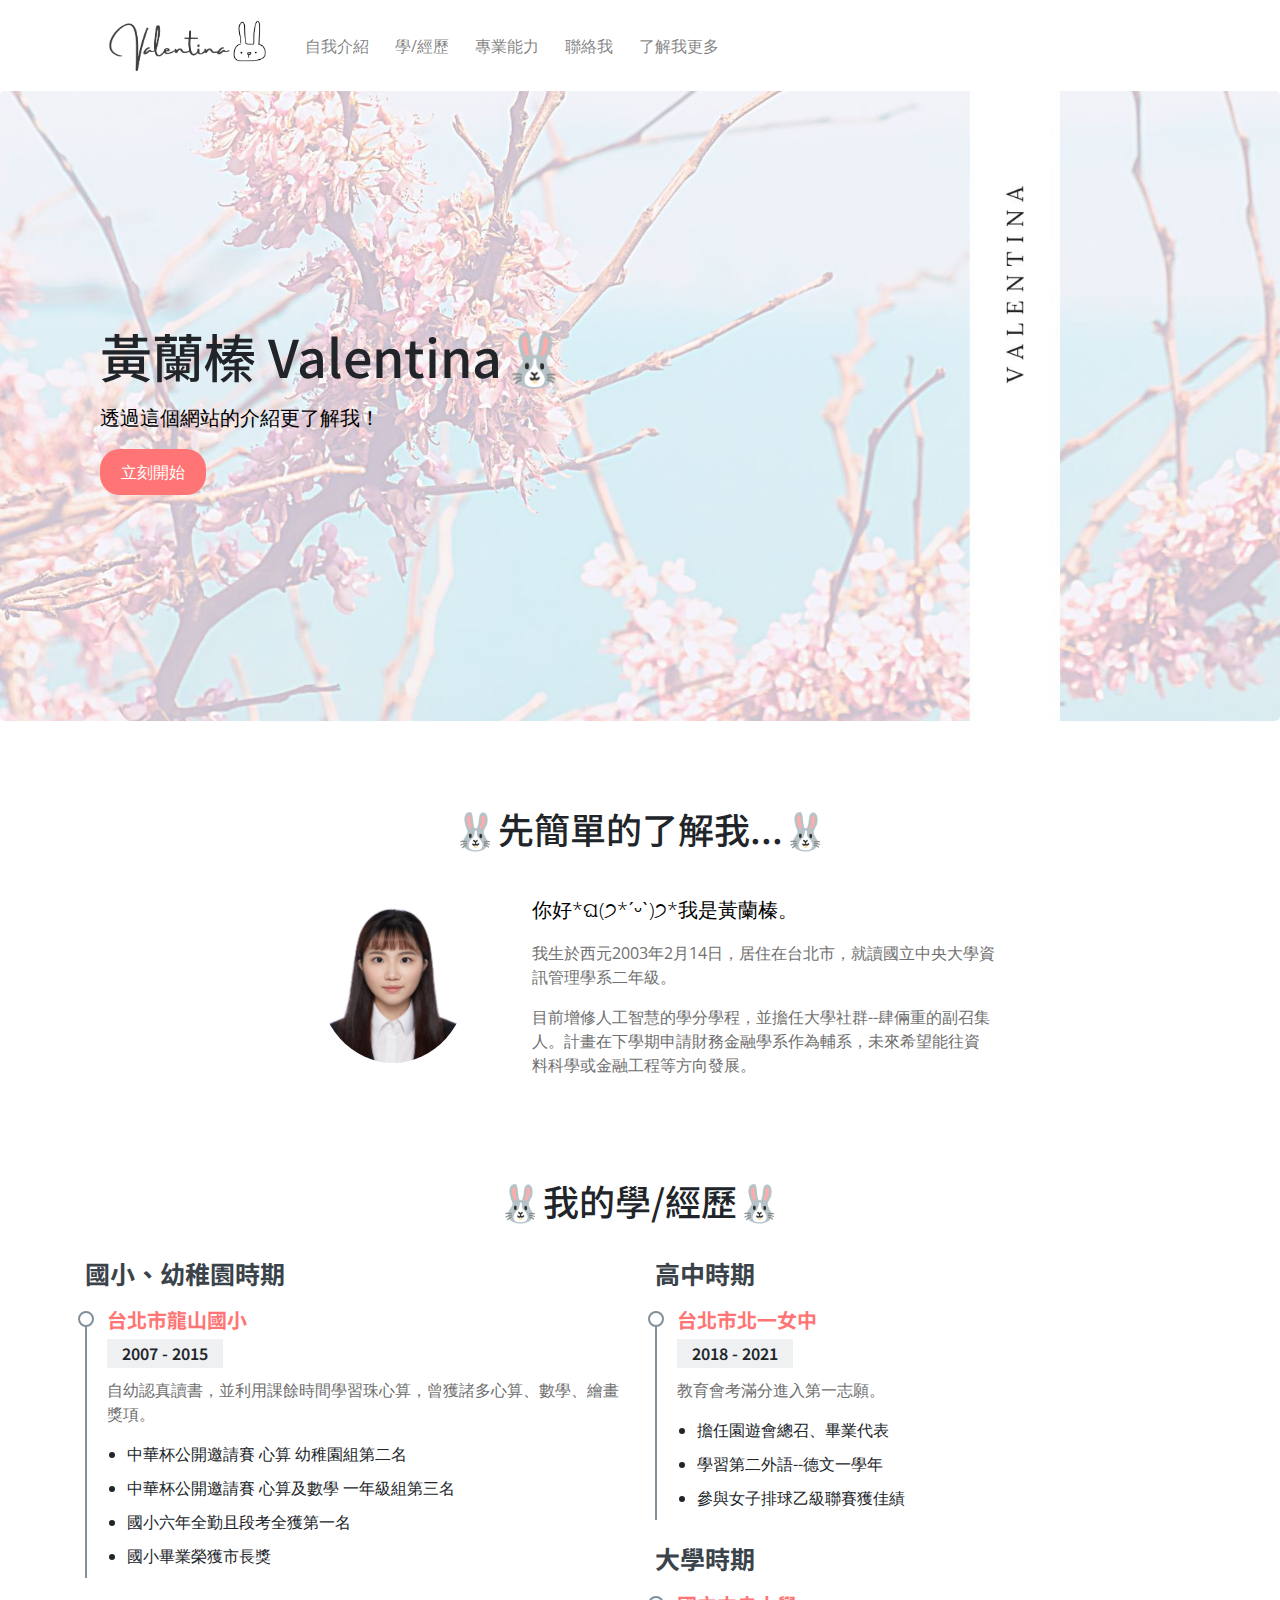
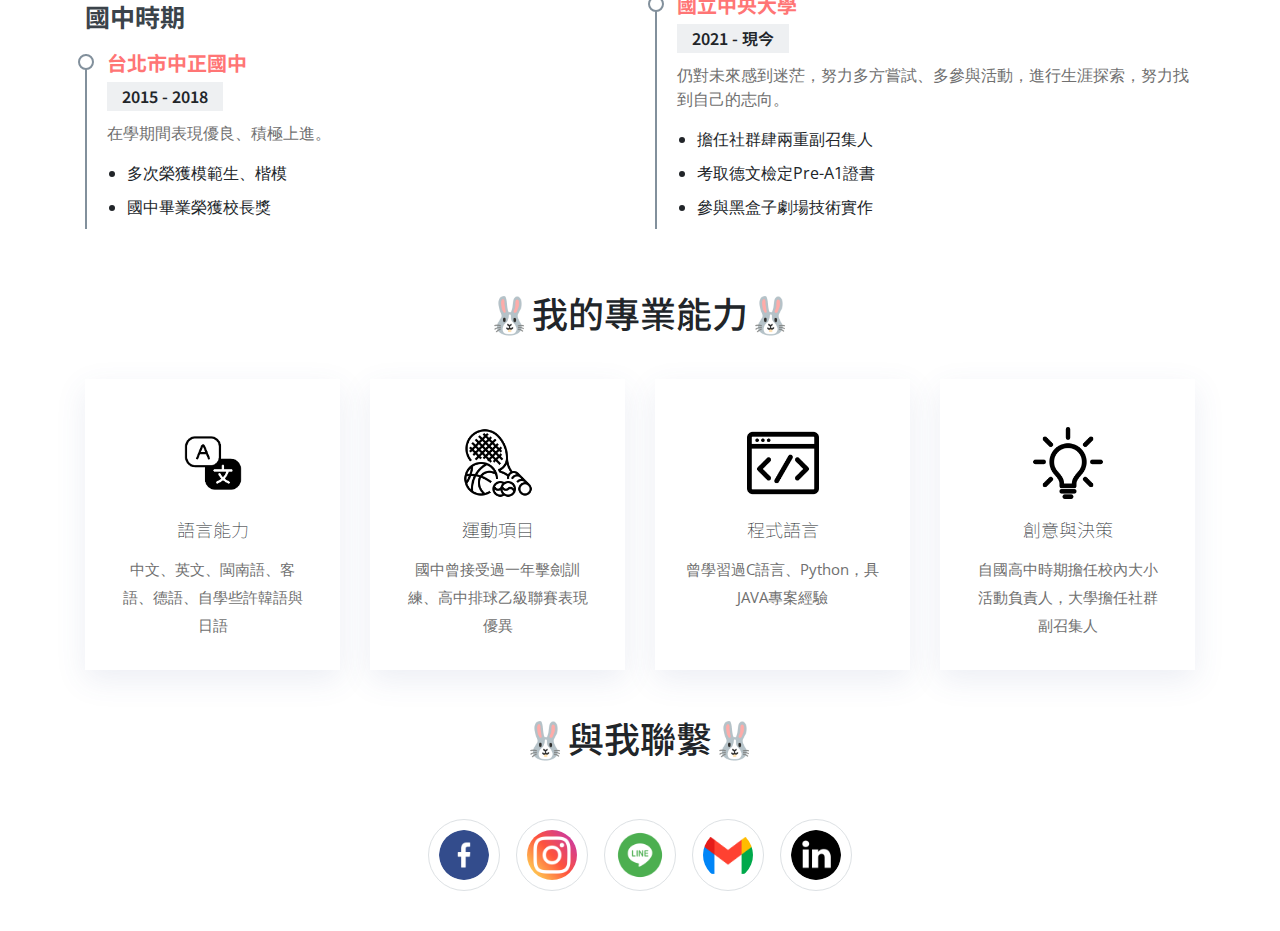
==== index.html @ 6bc0fa36 "Add files via upload" ====
<html>
  <head>
    <link rel="stylesheet" href="https://cdn.jsdelivr.net/npm/bootstrap@4.3.1/dist/css/bootstrap.min.css" integrity="sha384-ggOyR0iXCbMQv3Xipma34MD+dH/1fQ784/j6cY/iJTQUOhcWr7x9JvoRxT2MZw1T" crossorigin="anonymous">
    <link rel="preconnect" href="https://fonts.googleapis.com">
    <link rel="preconnect" href="https://fonts.gstatic.com" crossorigin>
    <link href="https://fonts.googleapis.com/css2?family=Noto+Sans+TC:wght@500&family=Open+Sans:wght@300&display=swap" rel="stylesheet">
    
    <link rel="stylesheet" href="style.css">
    <script src="https://code.jquery.com/jquery-3.3.1.slim.min.js" integrity="sha384-q8i/X+965DzO0rT7abK41JStQIAqVgRVzpbzo5smXKp4YfRvH+8abtTE1Pi6jizo" crossorigin="anonymous"></script>
    <script src="https://cdn.jsdelivr.net/npm/popper.js@1.14.7/dist/umd/popper.min.js" integrity="sha384-UO2eT0CpHqdSJQ6hJty5KVphtPhzWj9WO1clHTMGa3JDZwrnQq4sF86dIHNDz0W1" crossorigin="anonymous"></script>
    <script src="https://cdn.jsdelivr.net/npm/bootstrap@4.3.1/dist/js/bootstrap.min.js" integrity="sha384-JjSmVgyd0p3pXB1rRibZUAYoIIy6OrQ6VrjIEaFf/nJGzIxFDsf4x0xIM+B07jRM" crossorigin="anonymous"></script>

    <title>黃蘭榛的個人網站</title>
  </head>

  <body>
    
    <header>
      <div class="container">

        <nav class="navbar navbar-expand-lg navbar-light">
          <a class="navbar-brand" href="#">
            <img src="imagine/logo.jpg">
          </a>
          <button class="navbar-toggler" type="button" data-toggle="collapse" data-target="#navbarSupportedContent" aria-controls="navbarSupportedContent" aria-expanded="false" aria-label="Toggle navigation">
            <span class="navbar-toggler-icon"></span>
          </button>
        
          <div class="collapse navbar-collapse" id="navbarSupportedContent">
            <ul class="navbar-nav mr-auto">
              <li class="nav-item">
                <a class="nav-link" href="#second">自我介紹</a>
              </li>
              <li class="nav-item">
                <a class="nav-link" href="#resume">學/經歷</a>
              </li>
              <li class="nav-item">
                <a class="nav-link" href="#ability">專業能力</a>
              </li>
              <li class="nav-item">
                <a class="nav-link" href="#contact">聯絡我</a>
              </li>
              <li class="nav-item">
                <a class="nav-link" href="#knowmore">了解我更多</a>
              </li>
            </ul>
          </div>
        </nav>
      </div>
    </header>

    <section id='intro'>

      <div class = 'jumbotron'>
        <div class = 'container'>
          <div class = "col-md-12">
            <h1>黃蘭榛 Valentina🐰</h1>
            <p class = 'lead'>透過這個網站的介紹更了解我！</p>
            <a class = 'btn' href="#second">立刻開始</a>
          </div>
        </div>
      </div>
      
    </section>

    <section id="second">

      <div class="container">
        <div class="row">

        </div>
          <div class = "col-md-8 offset-md-2 text-center">
            <h3>🐰先簡單的了解我...🐰</h3>
            <div class="row">
              <div class = "col-md-4">
                <img src="imagine/myself.jpg">
              </div>
              <div class = "col-md-8 text-left">
                <p class="lead">你好*ଘ(੭*ˊᵕˋ)੭*我是黃蘭榛。</p>
                <p>我生於西元2003年2月14日，居住在台北市，就讀國立中央大學資訊管理學系二年級。</p>
                <p>目前增修人工智慧的學分學程，並擔任大學社群--肆倆重的副召集人。計畫在下學期申請財務金融學系作為輔系，未來希望能往資料科學或金融工程等方向發展。</p>
              </div>
            </div>
          </div>
      </div>

    </section>
    <section id="resume" class="resume">
      <div class="container">

        <div class = "col-md-8 offset-md-2 text-center">
          <h3>🐰我的學/經歷🐰</h3>
        </div>
        <div class="row">
          <div class="col-lg-6">
            <h3 class="resume-title">國小、幼稚園時期</h3>
            <div class="resume-item pb-0">
              <h4>台北市龍山國小</h4>
              <h5>2007 - 2015</h5>
              <p>自幼認真讀書，並利用課餘時間學習珠心算，曾獲諸多心算、數學、繪畫獎項。</p>
              <ul>
                <li>中華杯公開邀請賽 心算 幼稚園組第二名</li>
                <li>中華杯公開邀請賽 心算及數學 一年級組第三名</li>
                <li>國小六年全勤且段考全獲第一名</li>
                <li>國小畢業榮獲市長獎</li>
              </ul>
              </p>
            </div>

            <h3 class="resume-title">國中時期</h3>
            <div class="resume-item">
              <h4>台北市中正國中</h4>
              <h5>2015 - 2018</h5>
              <p>在學期間表現優良、積極上進。</p>
              <ul>
                <li>多次榮獲模範生、楷模</li>
                <li>國中畢業榮獲校長獎</li>
              </ul>
            </div>

          </div>
          <div class="col-lg-6">
            <h3 class="resume-title">高中時期</h3>
            <div class="resume-item">
              <h4>台北市北一女中</h4>
              <h5>2018 - 2021</h5>
              <p>教育會考滿分進入第一志願。</p>
              <ul>
                <li>擔任園遊會總召、畢業代表</li>
                <li>學習第二外語--德文一學年</li>
                <li>參與女子排球乙級聯賽獲佳績</li>
              </ul>
            </div>
            <h3 class="resume-title">大學時期</h3>
            <div class="resume-item">
              <h4>國立中央大學</h4>
              <h5>2021 - 現今</h5>
              <p>仍對未來感到迷茫，努力多方嘗試、多參與活動，進行生涯探索，努力找到自己的志向。</p>
              <p>
              <ul>
                <li>擔任社群肆兩重副召集人</li>
                <li>考取德文檢定Pre-A1證書</li>
                <li>參與黑盒子劇場技術實作</li>
              </ul>
              </p>
            </div>
          </div>
        </div>

      </div>
    </section>



    <section id="ability" class="ability">
      <div class="container">
        <div class = "col-md-8 offset-md-2 text-center">
          <h3>🐰我的專業能力🐰</h3>
        </div>
        <div class="row">
          <div class="col-md-6 col-lg-3 d-flex align-items-stretch mb-5 mb-lg-0">
            <div class="icon-box">
              <div class="icon">
                <img src="imagine/language.png">
              </div>
              <h4 class="title">語言能力</h4>
              <p class="description">中文、英文、閩南語、客語、德語、自學些許韓語與日語</p>
            </div>
          </div>

          <div class="col-md-6 col-lg-3 d-flex align-items-stretch mb-5 mb-lg-0">
            <div class="icon-box">
              <div class="icon">
                <img src="imagine/sport.png">
              </div>
              <h4 class="title">運動項目</h4>
              <p class="description">國中曾接受過一年擊劍訓練、高中排球乙級聯賽表現優異</p>
            </div>
          </div>

          <div class="col-md-6 col-lg-3 d-flex align-items-stretch mb-5 mb-lg-0">
            <div class="icon-box">
              <div class="icon">
                <img src="imagine/coding.png">
              </div>
              <h4 class="title">程式語言</h4>
              <p class="description">曾學習過C語言、Python，具JAVA專案經驗</p>
            </div>
          </div>

          <div class="col-md-6 col-lg-3 d-flex align-items-stretch mb-5 mb-lg-0">
            <div class="icon-box">
              <div class="icon">
                <img src="imagine/idea.png">
              </div>
              <h4 class="title">創意與決策</h4>
              <p class="description">自國高中時期擔任校內大小活動負責人，大學擔任社群副召集人</p>
            </div>
          </div>

        </div>

      </div>
    </section>

    <section id="contact" class="contact">
      <div class="container">

        <div class = "col-md-8 offset-md-2 text-center">
          <h3>🐰與我聯繫🐰</h3>
        </div>

        <div class="row">
          <div class="col-md-12">
            <div class="social-links">
              <a href="https://www.facebook.com/kelly.huang.982/" class="facebook">
                <img src="imagine/facebook.png">
              </a>
              <a href="https://www.instagram.com/valentina_1.63/" class="instagram">
                <img src="imagine/instagram.png">
              </a>
              <a href="https://line.me/ti/p/pcv8PYie6Z" class="line">
                <img src="imagine/line.png">
              </a>
              <a href="mailto:valentina@g.ncu.edu.tw" class="gmail">
                <img src="imagine/gmail.png">
              </a>
              <a href="https://www.linkedin.com/in/valentina0214" class="linkedin">
                <img src="imagine/linkedin.png">
              </a>
            </div>
          </div>
        </div>
      </div>
    </section>
    <section id='knowmore'>
  </body>
</html>
---- style.css ----
h1,h2,h3,h4,h5,h6
{
    font-family: 'Noto Sans TC', sans-serif;
}

p,a,input,label,textarea,span,ul,li
{
    font-family: 'Open Sans', sans-serif;
}

.btn 
{
    background: #FF7575;
    color: white;
    padding: 10px 20px;
    border-radius: 20px;
}
h3
{
    font-size: 36px;
    line-height: 1.5;
}
p
{
    color: #707070;
}
p.lead
{
    color: black;
}
#intro .jumbotron
{
    height:70vh;
    margin-bottom: 0px;
    background-image: url(imagine/Valentina.jpg);
    background-size: cover;

}

#intro h1
{
    font-size: 52px;
    line-height: 1.5;
}
#intro .container
{
    position: relative;
    top: 50%;
    -webkit-transform: translateY(-50%);
    -ms-transform: translateY(-50%);
    transform: translateY(-50%);
}
header nav img
{
    width: 175px;
}
header li 
{
    margin: 0 5px;
}
#second
{
    padding: 80px 0px;
}
#second h3
{
    margin-bottom: 40px;
}
section div img
{
    width: 150px;
    border-radius: 100%;
}

.resume .resume-title 
{
    font-size: 25px;
    font-weight: 700;
    margin-top: 20px;
    margin-bottom: 20px;
    color: #3b434a;
  }
  
.resume .resume-item 
{
    padding: 0 0 0px 20px;
    margin-top: -2px;
    border-left: 2px solid #82909c;
    position: relative;
  }
  
.resume .resume-item h4 
{
    line-height: 18px;
    font-size: 20px;
    font-weight: 700;
    text-transform: uppercase;
    color: #FF7575;
    margin-bottom: 10px;
  }
  
.resume .resume-item h5 
{
    font-size: 16px;
    background: #eef0f2;
    padding: 5px 15px;
    display: inline-block;
    font-weight: 600;
    margin-bottom: 10px;
}
  
.resume .resume-item ul 
{
    padding-left: 20px;
}
  
.resume .resume-item ul li 
{
    padding-bottom: 10px;
}
  
.resume .resume-item:last-child 
{
    padding-bottom: 0;
}
  
.resume .resume-item::before 
{
    content: "";
    position: absolute;
    width: 16px;
    height: 16px;
    border-radius: 50px;
    left: -9px;
    top: 0;
    background: #fff;
    border: 2px solid #82909c;
}

.ability h3
{
  margin-top: 40px ;
  margin-bottom: 40px;
}

.ability .container h4
{
  font-weight: lighter;
}

.ability .icon-box {
  padding: 30px;
  position: relative;
  overflow: hidden;
  background: #fff;
  box-shadow: 0 10px 29px 0 rgba(68, 88, 144, 0.1);
  transition: all 0.3s ease-in-out;
  text-align: center;
  border: 1px solid #fff;
}

.ability .icon img {
  margin: 0 auto 20px auto;
  padding-top: 17px;
  text-align: center;
  width: 72px;
  height: 89px;
  border-radius: 0%;
}

.ability .icon i {
  font-size: 36px;
  line-height: 1;
  color: #FF7575;
}

.ability .title {
  font-weight: 700;
  margin-bottom: 15px;
  font-size: 18px;
}

.ability .title a {
  color: #111;
  transition: 0.3s;
}

.ability .description {
  font-size: 15px;
  line-height: 28px;
  margin-bottom: 0;
}

.ability .icon-box:hover {
  border-color: #FF7575;
}

.ability .icon-box:hover .title a {
  color: #FF7575;
}




/*--------------------------------------------------------------
# Contact Me
--------------------------------------------------------------*/
.contact h3
{
  margin-top: 40px ;
  margin-bottom: 40px;
}

.contact .social-links {
  margin-top: 15px;
  margin-bottom: 40px;
  display: flex;
  justify-content: center;
}

.contact .social-links img 
{
  text-align: center;
  width: 50px;
  border-radius: 50%;
}

.contact .social-links a {
  font-size: 18px;
  display: inline-block;
  color: #687683;
  line-height: 1;
  margin: 0 8px;
  transition: 0.3s;
  padding: 10px;
  border-radius: 50px;
  border: 1px solid #dde1e4;
}


.contact .social-links a:hover {
  color: #fff;
  border-color: #FF7575;
  background: #FF7575;
}


#knowmore .jumbotron
{
    height: 50vh;
    margin-bottom: 0px;
    background-image: url(imagine/Valentina\ \(1\).jpg);
    background-size: cover;
    
}
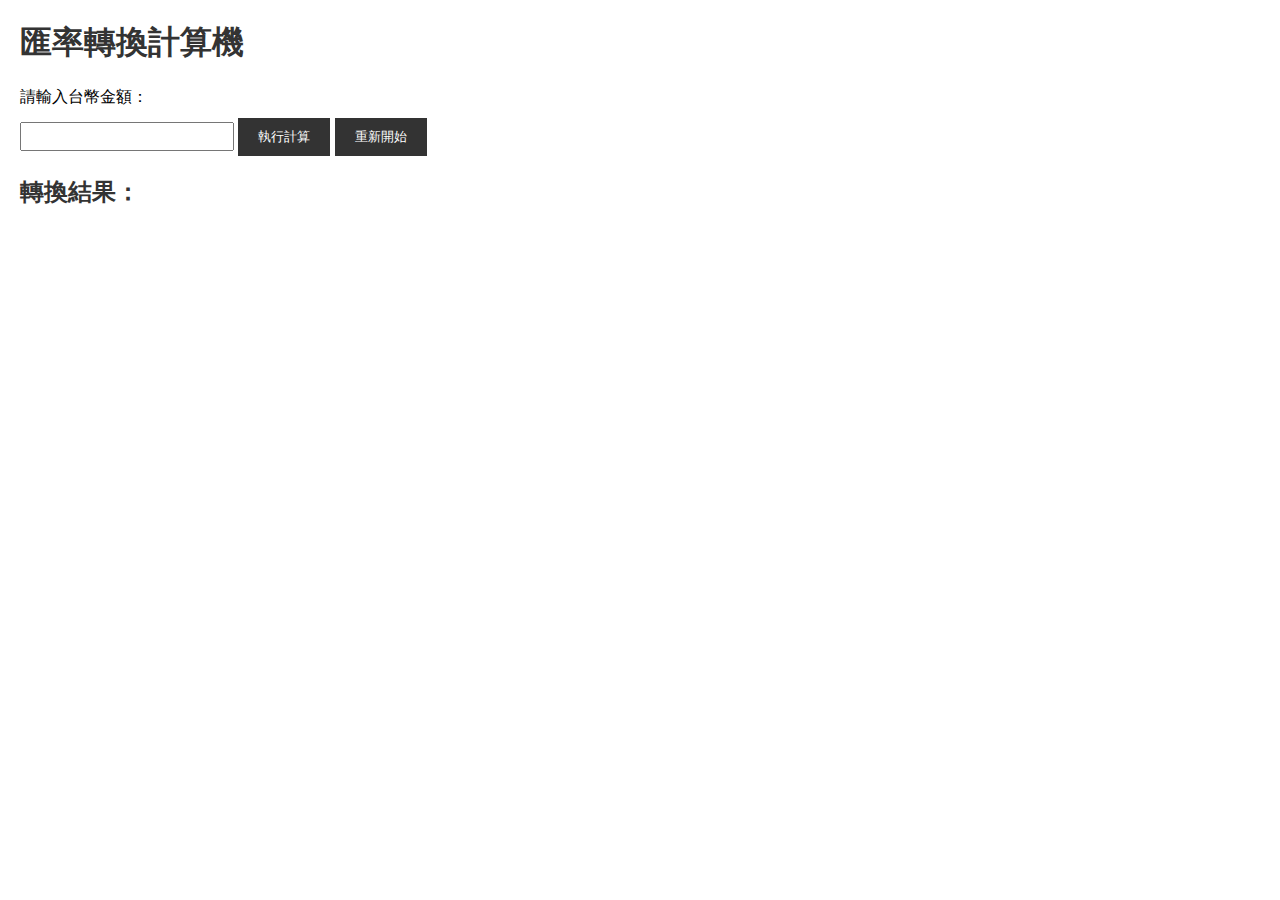
==== commit e560caa6: "Add files via upload" ====
--- a/index.html
+++ b/index.html
@@ -1,238 +1,29 @@
+<!DOCTYPE html>
 <html>
-  <head>
-    <link rel="stylesheet" href="https://cdn.jsdelivr.net/npm/bootstrap@4.3.1/dist/css/bootstrap.min.css" integrity="sha384-ggOyR0iXCbMQv3Xipma34MD+dH/1fQ784/j6cY/iJTQUOhcWr7x9JvoRxT2MZw1T" crossorigin="anonymous">
-    <link rel="preconnect" href="https://fonts.googleapis.com">
-    <link rel="preconnect" href="https://fonts.gstatic.com" crossorigin>
-    <link href="https://fonts.googleapis.com/css2?family=Noto+Sans+TC:wght@500&family=Open+Sans:wght@300&display=swap" rel="stylesheet">
-    
-    <link rel="stylesheet" href="style.css">
-    <script src="https://code.jquery.com/jquery-3.3.1.slim.min.js" integrity="sha384-q8i/X+965DzO0rT7abK41JStQIAqVgRVzpbzo5smXKp4YfRvH+8abtTE1Pi6jizo" crossorigin="anonymous"></script>
-    <script src="https://cdn.jsdelivr.net/npm/popper.js@1.14.7/dist/umd/popper.min.js" integrity="sha384-UO2eT0CpHqdSJQ6hJty5KVphtPhzWj9WO1clHTMGa3JDZwrnQq4sF86dIHNDz0W1" crossorigin="anonymous"></script>
-    <script src="https://cdn.jsdelivr.net/npm/bootstrap@4.3.1/dist/js/bootstrap.min.js" integrity="sha384-JjSmVgyd0p3pXB1rRibZUAYoIIy6OrQ6VrjIEaFf/nJGzIxFDsf4x0xIM+B07jRM" crossorigin="anonymous"></script>
+    <head>
+        <title>匯率轉換計算機</title>
+        <link rel="stylesheet" type="text/css" href="mystyle.css">
+        <script src="script.js"></script>
+    </head>
+    <body>
+        <h1>匯率轉換計算機</h1>
 
-    <title>黃蘭榛的個人網站</title>
-  </head>
+        <label for="taiwanAmount">請輸入台幣金額：</label>
+        <input type="number" id="taiwanAmount">
 
-  <body>
-    
-    <header>
-      <div class="container">
+        <button onclick="convertCurrency()">執行計算</button>
+        <button onclick="resetCalculator()">重新開始</button>
 
-        <nav class="navbar navbar-expand-lg navbar-light">
-          <a class="navbar-brand" href="#">
-            <img src="imagine/logo.jpg">
-          </a>
-          <button class="navbar-toggler" type="button" data-toggle="collapse" data-target="#navbarSupportedContent" aria-controls="navbarSupportedContent" aria-expanded="false" aria-label="Toggle navigation">
-            <span class="navbar-toggler-icon"></span>
-          </button>
-        
-          <div class="collapse navbar-collapse" id="navbarSupportedContent">
-            <ul class="navbar-nav mr-auto">
-              <li class="nav-item">
-                <a class="nav-link" href="#second">自我介紹</a>
-              </li>
-              <li class="nav-item">
-                <a class="nav-link" href="#resume">學/經歷</a>
-              </li>
-              <li class="nav-item">
-                <a class="nav-link" href="#ability">專業能力</a>
-              </li>
-              <li class="nav-item">
-                <a class="nav-link" href="#contact">聯絡我</a>
-              </li>
-              <li class="nav-item">
-                <a class="nav-link" href="#knowmore">了解我更多</a>
-              </li>
-            </ul>
-          </div>
-        </nav>
-      </div>
-    </header>
+        <h2>轉換結果：</h2>
+        <p id="usAmount"></p>
+        <p id="euroAmount"></p>
+        <p id="yenAmount"></p>
+        <p id="wonAmount"></p>
+        <p id="audAmount"></p>
 
-    <section id='intro'>
-
-      <div class = 'jumbotron'>
-        <div class = 'container'>
-          <div class = "col-md-12">
-            <h1>黃蘭榛 Valentina🐰</h1>
-            <p class = 'lead'>透過這個網站的介紹更了解我！</p>
-            <a class = 'btn' href="#second">立刻開始</a>
-          </div>
-        </div>
-      </div>
-      
-    </section>
-
-    <section id="second">
-
-      <div class="container">
-        <div class="row">
-
-        </div>
-          <div class = "col-md-8 offset-md-2 text-center">
-            <h3>🐰先簡單的了解我...🐰</h3>
-            <div class="row">
-              <div class = "col-md-4">
-                <img src="imagine/myself.jpg">
-              </div>
-              <div class = "col-md-8 text-left">
-                <p class="lead">你好*ଘ(੭*ˊᵕˋ)੭*我是黃蘭榛。</p>
-                <p>我生於西元2003年2月14日，居住在台北市，就讀國立中央大學資訊管理學系二年級。</p>
-                <p>目前增修人工智慧的學分學程，並擔任大學社群--肆倆重的副召集人。計畫在下學期申請財務金融學系作為輔系，未來希望能往資料科學或金融工程等方向發展。</p>
-              </div>
-            </div>
-          </div>
-      </div>
-
-    </section>
-    <section id="resume" class="resume">
-      <div class="container">
-
-        <div class = "col-md-8 offset-md-2 text-center">
-          <h3>🐰我的學/經歷🐰</h3>
-        </div>
-        <div class="row">
-          <div class="col-lg-6">
-            <h3 class="resume-title">國小、幼稚園時期</h3>
-            <div class="resume-item pb-0">
-              <h4>台北市龍山國小</h4>
-              <h5>2007 - 2015</h5>
-              <p>自幼認真讀書，並利用課餘時間學習珠心算，曾獲諸多心算、數學、繪畫獎項。</p>
-              <ul>
-                <li>中華杯公開邀請賽 心算 幼稚園組第二名</li>
-                <li>中華杯公開邀請賽 心算及數學 一年級組第三名</li>
-                <li>國小六年全勤且段考全獲第一名</li>
-                <li>國小畢業榮獲市長獎</li>
-              </ul>
-              </p>
-            </div>
-
-            <h3 class="resume-title">國中時期</h3>
-            <div class="resume-item">
-              <h4>台北市中正國中</h4>
-              <h5>2015 - 2018</h5>
-              <p>在學期間表現優良、積極上進。</p>
-              <ul>
-                <li>多次榮獲模範生、楷模</li>
-                <li>國中畢業榮獲校長獎</li>
-              </ul>
-            </div>
-
-          </div>
-          <div class="col-lg-6">
-            <h3 class="resume-title">高中時期</h3>
-            <div class="resume-item">
-              <h4>台北市北一女中</h4>
-              <h5>2018 - 2021</h5>
-              <p>教育會考滿分進入第一志願。</p>
-              <ul>
-                <li>擔任園遊會總召、畢業代表</li>
-                <li>學習第二外語--德文一學年</li>
-                <li>參與女子排球乙級聯賽獲佳績</li>
-              </ul>
-            </div>
-            <h3 class="resume-title">大學時期</h3>
-            <div class="resume-item">
-              <h4>國立中央大學</h4>
-              <h5>2021 - 現今</h5>
-              <p>仍對未來感到迷茫，努力多方嘗試、多參與活動，進行生涯探索，努力找到自己的志向。</p>
-              <p>
-              <ul>
-                <li>擔任社群肆兩重副召集人</li>
-                <li>考取德文檢定Pre-A1證書</li>
-                <li>參與黑盒子劇場技術實作</li>
-              </ul>
-              </p>
-            </div>
-          </div>
-        </div>
-
-      </div>
-    </section>
-
-
-
-    <section id="ability" class="ability">
-      <div class="container">
-        <div class = "col-md-8 offset-md-2 text-center">
-          <h3>🐰我的專業能力🐰</h3>
-        </div>
-        <div class="row">
-          <div class="col-md-6 col-lg-3 d-flex align-items-stretch mb-5 mb-lg-0">
-            <div class="icon-box">
-              <div class="icon">
-                <img src="imagine/language.png">
-              </div>
-              <h4 class="title">語言能力</h4>
-              <p class="description">中文、英文、閩南語、客語、德語、自學些許韓語與日語</p>
-            </div>
-          </div>
-
-          <div class="col-md-6 col-lg-3 d-flex align-items-stretch mb-5 mb-lg-0">
-            <div class="icon-box">
-              <div class="icon">
-                <img src="imagine/sport.png">
-              </div>
-              <h4 class="title">運動項目</h4>
-              <p class="description">國中曾接受過一年擊劍訓練、高中排球乙級聯賽表現優異</p>
-            </div>
-          </div>
-
-          <div class="col-md-6 col-lg-3 d-flex align-items-stretch mb-5 mb-lg-0">
-            <div class="icon-box">
-              <div class="icon">
-                <img src="imagine/coding.png">
-              </div>
-              <h4 class="title">程式語言</h4>
-              <p class="description">曾學習過C語言、Python，具JAVA專案經驗</p>
-            </div>
-          </div>
-
-          <div class="col-md-6 col-lg-3 d-flex align-items-stretch mb-5 mb-lg-0">
-            <div class="icon-box">
-              <div class="icon">
-                <img src="imagine/idea.png">
-              </div>
-              <h4 class="title">創意與決策</h4>
-              <p class="description">自國高中時期擔任校內大小活動負責人，大學擔任社群副召集人</p>
-            </div>
-          </div>
-
-        </div>
-
-      </div>
-    </section>
-
-    <section id="contact" class="contact">
-      <div class="container">
-
-        <div class = "col-md-8 offset-md-2 text-center">
-          <h3>🐰與我聯繫🐰</h3>
-        </div>
-
-        <div class="row">
-          <div class="col-md-12">
-            <div class="social-links">
-              <a href="https://www.facebook.com/kelly.huang.982/" class="facebook">
-                <img src="imagine/facebook.png">
-              </a>
-              <a href="https://www.instagram.com/valentina_1.63/" class="instagram">
-                <img src="imagine/instagram.png">
-              </a>
-              <a href="https://line.me/ti/p/pcv8PYie6Z" class="line">
-                <img src="imagine/line.png">
-              </a>
-              <a href="mailto:valentina@g.ncu.edu.tw" class="gmail">
-                <img src="imagine/gmail.png">
-              </a>
-              <a href="https://www.linkedin.com/in/valentina0214" class="linkedin">
-                <img src="imagine/linkedin.png">
-              </a>
-            </div>
-          </div>
-        </div>
-      </div>
-    </section>
-    <section id='knowmore'>
-  </body>
-</html>+        <script>
+            // 讀取匯率資訊並進行計算的程式碼
+            // 包含在 script.js 檔案中
+        </script>
+    </body>
+</html>
--- a/mystyle.css
+++ b/mystyle.css
@@ -0,0 +1,37 @@
+body {
+    font-family: Arial, sans-serif;
+    margin: 20px;
+}
+
+h1 {
+    color: #333;
+}
+
+label {
+    display: block;
+    margin-top: 10px;
+}
+
+input[type="number"] {
+    width: 200px;
+    padding: 5px;
+}
+
+button {
+    margin-top: 10px;
+    padding: 10px 20px;
+    background-color: #333;
+    color: #fff;
+    border: none;
+    cursor: pointer;
+}
+
+h2 {
+    margin-top: 20px;
+    color: #333;
+}
+
+p {
+    margin-bottom: 5px;
+    color: #333;
+}
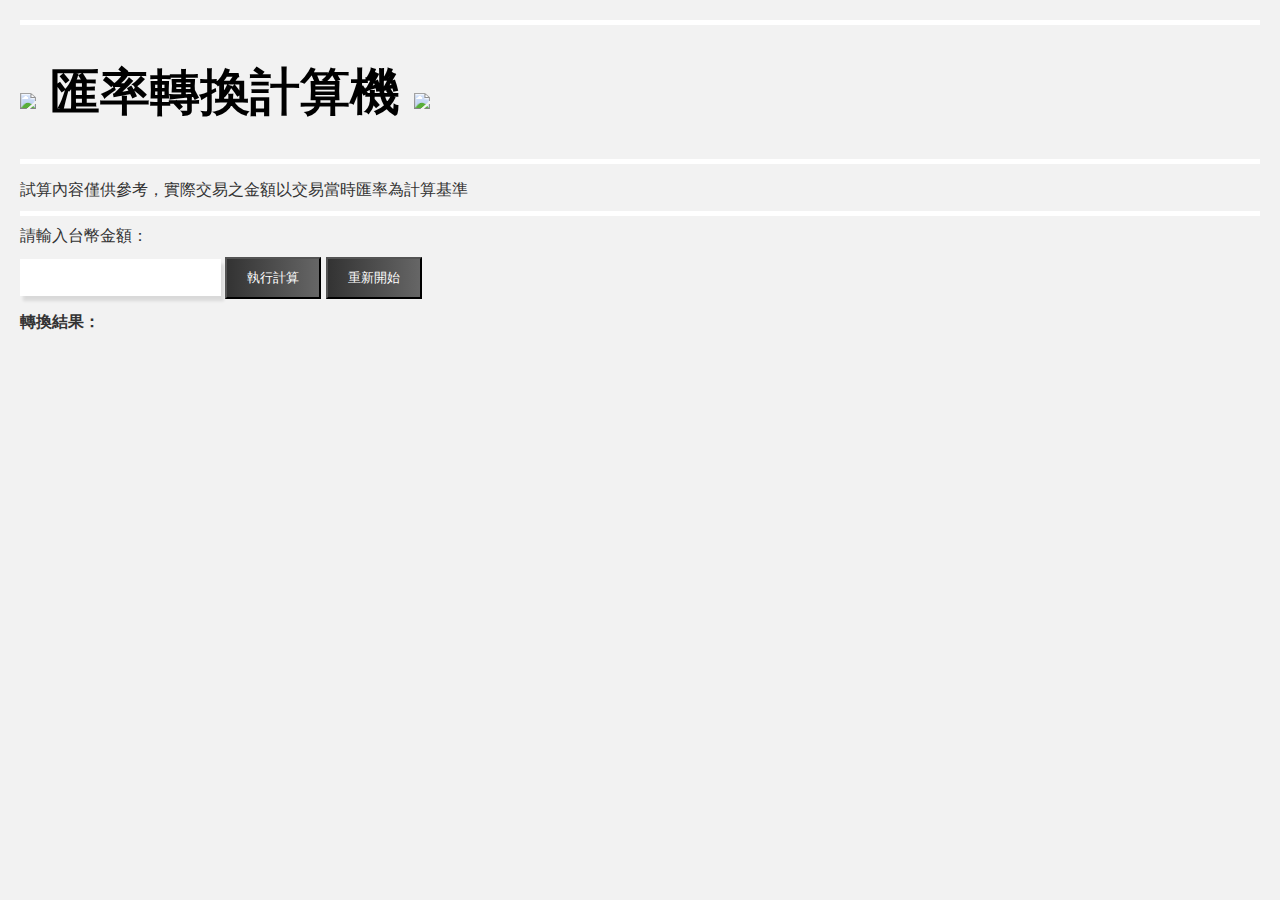
==== commit 16c37e40: "Rename demo.html to index.html" ====
--- a/index.html
+++ b/index.html
@@ -1,19 +1,43 @@
 <!DOCTYPE html>
 <html>
     <head>
+        <!--彈出歡迎訊息-->
+        <script>
+            onload = showmag();
+            function showmag()
+            {
+              alert('歡迎來到匯率轉換計算機');
+            }
+        </script>
+        <!--網站名稱-->
         <title>匯率轉換計算機</title>
         <link rel="stylesheet" type="text/css" href="mystyle.css">
         <script src="script.js"></script>
     </head>
     <body>
-        <h1>匯率轉換計算機</h1>
+        <section id="titlee">
+            <!--分隔線變色特效區-->
+            <hr class="special-effect">
+            <h1>
+                <!--標題與logo-->
+                <img src="money.png">
+                匯率轉換計算機
+                <img src="money.png">
+            </h1>
+            <hr class="special-effect">
+            <P>試算內容僅供參考，實際交易之金額以交易當時匯率為計算基準</P>
+            <hr class="special-effect">
+        </section>   
 
+        <!--轉換區-->
         <label for="taiwanAmount">請輸入台幣金額：</label>
         <input type="number" id="taiwanAmount">
 
         <button onclick="convertCurrency()">執行計算</button>
+        <!--具備重新開始(reset)功能的按鈕，讓使用者可以進行全新一輪的計算-->
         <button onclick="resetCalculator()">重新開始</button>
 
+        <!--結果顯示-->
         <h2>轉換結果：</h2>
         <p id="usAmount"></p>
         <p id="euroAmount"></p>
--- a/mystyle.css
+++ b/mystyle.css
@@ -1,3 +1,12 @@
+/* 網頁中使用了至少 5 種不同的 CSS 語法所設計的特效 */
+
+/* 大標題 */
+#titlee h1
+{
+    color: #000;
+    font-size: 50px;
+}
+
 body {
     font-family: Arial, sans-serif;
     margin: 20px;
@@ -7,31 +16,76 @@
     color: #333;
 }
 
+/* 定義 logo大小 */
+img{
+    width: 70px;
+}
+
+/* 定義 hr 特效 */
+hr.special-effect {
+    height: 5px;
+    background-color: rgb(255, 255, 255);
+    border: none;
+    margin: 10px 0;
+}
+/* 定義 hr 特效的 hover 狀態 */
+hr.special-effect:hover {
+    background-color: rgb(0, 0, 0);
+}
+
 label {
     display: block;
     margin-top: 10px;
 }
 
+
+/* 使用背景顏色和文本顏色 */
+body {
+    background-color: #f2f2f2;
+    color: #333;
+  }
+  
+  /* 使用邊框和陰影效果 */
 input[type="number"] {
-    width: 200px;
-    padding: 5px;
-}
-
+    border: 10px solid #ffffff;
+    box-shadow: 3px 5px 3px rgba(0, 0, 0, 0.1);
+  }
+  
+  /* 使用漸變背景 */
 button {
     margin-top: 10px;
     padding: 10px 20px;
-    background-color: #333;
+    background: linear-gradient(to right, #333, #666);
     color: #fff;
-    border: none;
-    cursor: pointer;
-}
-
+  }
+  
+  /* 使用動畫效果 */
+button:hover {
+    animation: pulse 0.5s infinite;
+  }
+  
+@keyframes pulse {
+    0% {
+      transform: scale(1);
+    }
+    50% {
+      transform: scale(1.1);
+    }
+    100% {
+      transform: scale(1);
+    }
+  }
+  /* 使用過渡效果 */
 h2 {
-    margin-top: 20px;
-    color: #333;
-}
+    font-size: medium;
+    transition: color 0.3s ease;
+  }
+  
+h2:hover {
+    color: #ff0000;
+  }
 
 p {
     margin-bottom: 5px;
     color: #333;
-}
+}